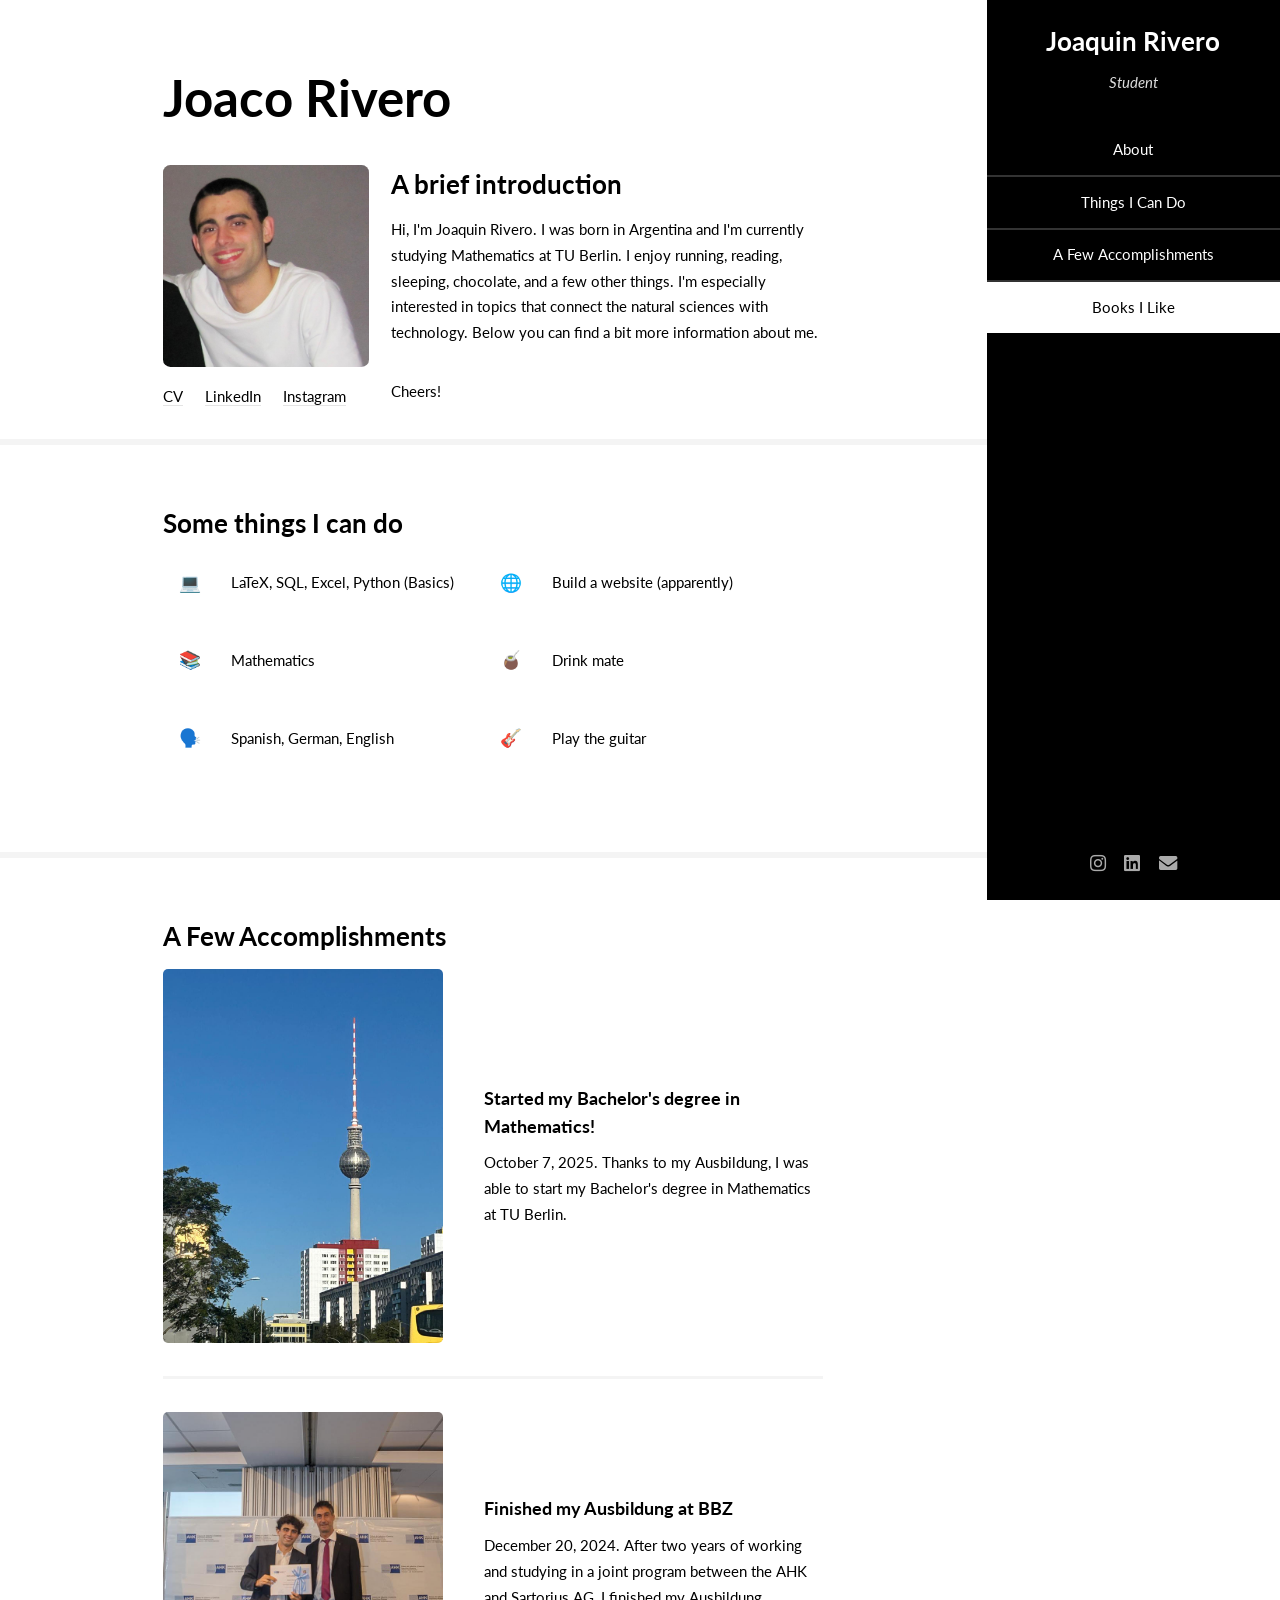
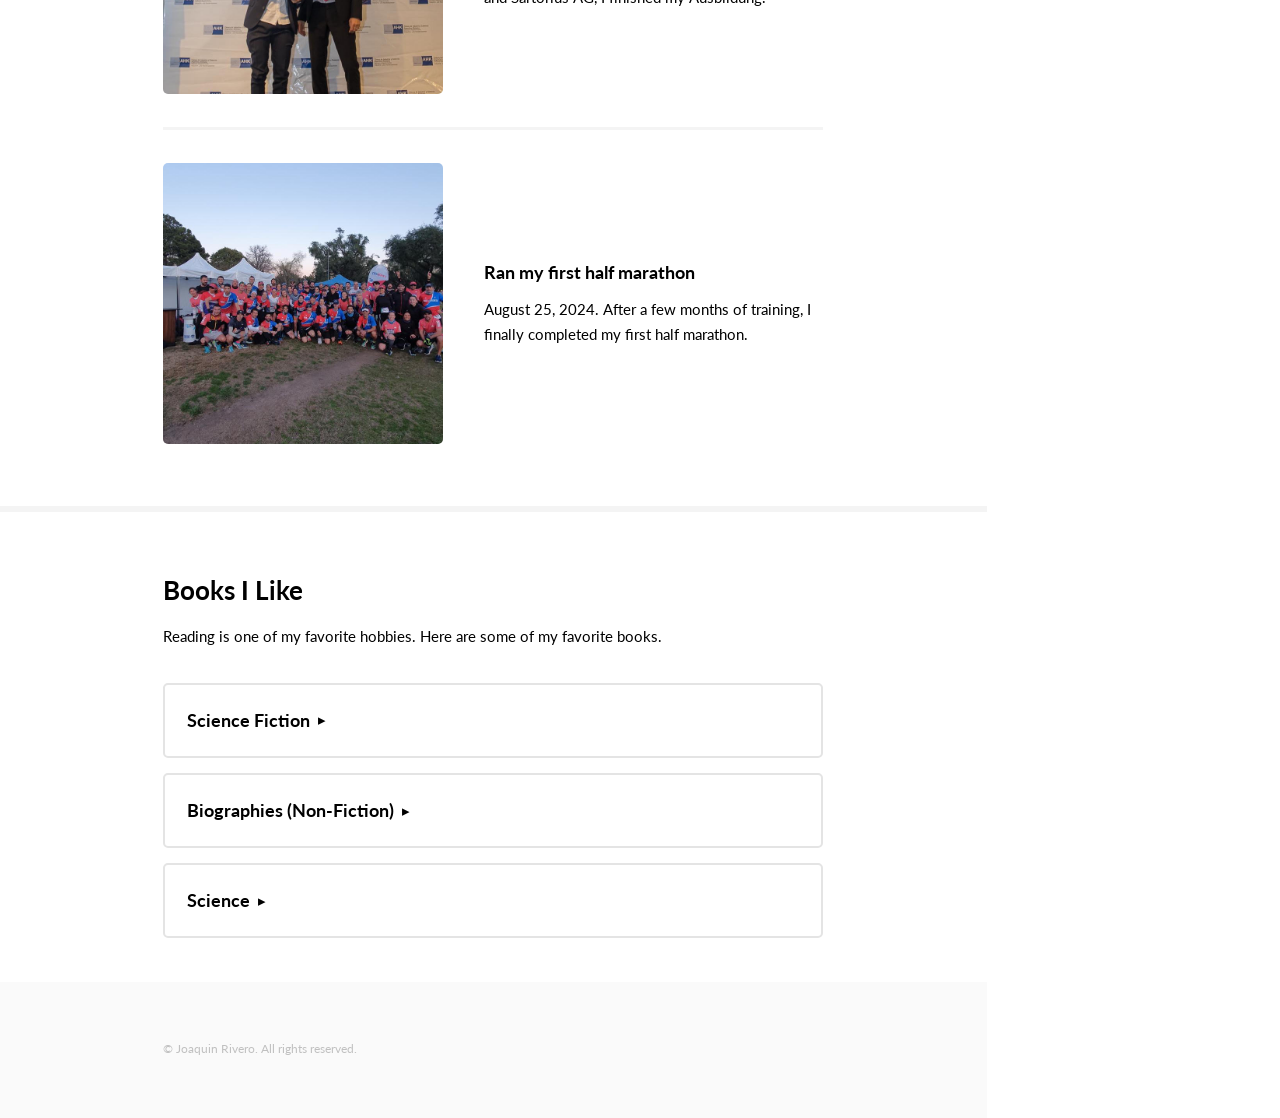
==== index.html @ 952ed42b "Rename joacowebsite.html to index.html" ====
<!DOCTYPE html>
<html lang="en">
<head>
	<meta charset="utf-8" />
	<meta name="viewport" content="width=device-width, initial-scale=1, user-scalable=no" />
	<meta name="description" content="Personal website of Joaquin Rivero, Mathematics student at TU Berlin." />
	<title>Joaquin Rivero</title>
	<link rel="stylesheet" href="assets/css/main.css" />
	<style>
		/* Collapsible book lists */
		details.books summary {
			display: flex;
			align-items: center;
			gap: 0.5em;
			cursor: pointer;
			list-style: none;
		}
		details.books summary::-webkit-details-marker {
			display: none;
		}
		/* Arrow to the right of the title */
		details.books summary::after {
			content: "▸";
		}
		details.books[open] summary::after {
			content: "▾";
		}
		details.books summary h4 {
			margin: 0;
		}
		details.books ul {
			margin: 1em 0 0 0;
			padding-left: 1.2em;
			list-style: disc;
		}
		details.books li {
			margin-bottom: 0.8em;
		}
		details.books li p {
			margin: 0.2em 0 0 0;
			font-size: 0.9em;
		}
		.book-row {
			margin-bottom: 1em;
		}

		/* Emoji icons for "Things I can do" */
		ul.feature-icons li {
			display: inline-flex;      /* inline-flex keeps the 2-column layout */
			align-items: center;       /* vertically centers emoji and text */
			gap: 1em;
			padding: 0;                /* removes the old left/top padding */
			min-height: 3em;
		}
		ul.feature-icons li::before {
			content: attr(data-emoji);
			position: static;          /* no longer absolutely positioned */
			flex: 0 0 3em;             /* fixed-size circle that never shrinks */
			width: 3em;
			height: 3em;
			line-height: 3em;
			text-align: center;
			border-radius: 100%;
			background: transparent;
			font-family: inherit;
			font-weight: normal;
			font-size: 1.2em;
		}

		/* Portrait in the About section */
		.intro-photo {
			margin-bottom: 1.2em;
		}
		.intro-photo img {
			display: block;
			width: 100%;
			max-width: 260px;
			height: auto;
			border-radius: 0.5em;
		}

		/* Links aligned in one row under the portrait */
		ul.intro-links {
			display: flex;
			flex-wrap: wrap;
			gap: 0.5em 1.5em;
			list-style: none;
			margin: 0;
			padding: 0;
		}
		ul.intro-links li {
			margin: 0;
			padding: 0;
		}

		/* Small screens: columns stack, so keep the photo small and centered */
		@media (max-width: 736px) {
			.intro-photo img {
				max-width: 180px;
				margin: 0 auto;
			}
			ul.intro-links {
				justify-content: center;
			}
		}
	</style>
</head>
<body class="is-preload">

	<!-- Header -->
	<section id="header">
		<header>
			<h1 id="logo"><a href="#">Joaquin Rivero</a></h1>
			<p>Student</p>
		</header>
		<nav id="nav">
			<ul>
				<li><a href="#one" class="active">About</a></li>
				<li><a href="#two">Things I Can Do</a></li>
				<li><a href="#three">A Few Accomplishments</a></li>
				<li><a href="#four">Books I Like</a></li>
			</ul>
		</nav>
		<footer>
			<ul class="icons">
				<li><a href="https://www.instagram.com/joacoorivero_/" class="icon brands fa-instagram"><span class="label">Instagram</span></a></li>
				<li><a href="https://www.linkedin.com/in/joaco-rivero-b878aa1a8/" class="icon brands fa-linkedin"><span class="label">LinkedIn</span></a></li>
				<li><a href="joaquin.rivero004@icloud.com" class="icon solid fa-envelope"><span class="label">Email</span></a></li>
			</ul>
		</footer>
	</section>

	<!-- Wrapper -->
	<div id="wrapper">

		<!-- Main -->
		<div id="main">

			<!-- One -->
			<section id="one">
				<div class="container">
					<header class="major">
						<h2>Joaco Rivero</h2>
					</header>
					<div class="row gtr-uniform">

						<!-- Left: portrait + links -->
						<div class="col-4 col-5-medium col-12-small">
							<div class="intro-photo">
								<img src="documents/Joaquin 1.jpeg" alt="Portrait of Joaquin Rivero" />
							</div>
							<ul class="intro-links">
								<li><a href="documents/Lebenslauf.pdf" target="_blank">CV</a></li>
								<li><a href="https://www.linkedin.com/in/joaco-rivero-b878aa1a8/">LinkedIn</a></li>
								<li><a href="https://www.instagram.com/joacoorivero_/">Instagram</a></li>
							</ul>
						</div>

						<!-- Right: title + text -->
						<div class="col-8 col-7-medium col-12-small">
							<h3>A brief introduction</h3>
							<p>Hi, I'm Joaquin Rivero. I was born in Argentina and I'm currently studying Mathematics at TU Berlin.
							I enjoy running, reading, sleeping, chocolate, and a few other things. I'm especially interested in topics that connect the natural sciences with technology.
							Below you can find a bit more information about me.</p>
							<p>Cheers!</p>
						</div>

					</div>
				</div>
			</section>

			<!-- Two -->
			<section id="two">
				<div class="container">
					<h3>Some things I can do</h3>
					<ul class="feature-icons">
						<li data-emoji="💻">LaTeX, SQL, Excel, Python (Basics)</li>
						<li data-emoji="🌐">Build a website (apparently)</li>
						<li data-emoji="📚">Mathematics</li>
						<li data-emoji="🧉">Drink mate</li>
						<li data-emoji="🗣️">Spanish, German, English</li>
						<li data-emoji="🎸">Play the guitar</li>
					</ul>
				</div>
			</section>

			<!-- Three -->
			<section id="three">
				<div class="container">
					<h3>A Few Accomplishments</h3>
					<div class="features">
						<article>
							<a href="#" class="image"><img src="documents/Berlin.jpeg" alt="Berlin" /></a>
							<div class="inner">
								<h4>Started my Bachelor's degree in Mathematics!</h4>
								<p>October 7, 2025. Thanks to my Ausbildung, I was able to start my Bachelor's degree in Mathematics at TU Berlin.</p>
							</div>
						</article>
						<article>
							<a href="#" class="image"><img src="documents/BBZ.jpeg" alt="Graduation at BBZ" /></a>
							<div class="inner">
								<h4>Finished my Ausbildung at BBZ</h4>
								<p>December 20, 2024. After two years of working and studying in a joint program between the AHK and Sartorius AG, I finished my Ausbildung.</p>
							</div>
						</article>
						<article>
							<a href="#" class="image"><img src="documents/MediaBsAs_2024.jpeg" alt="Buenos Aires Half Marathon" /></a>
							<div class="inner">
								<h4>Ran my first half marathon</h4>
								<p>August 25, 2024. After a few months of training, I finally completed my first half marathon.</p>
							</div>
						</article>
					</div>
				</div>
			</section>

			<!-- Four -->
			<section id="four">
				<div class="container">
					<h3>Books I Like</h3>
					<p>Reading is one of my favorite hobbies. Here are some of my favorite books.</p>

					<section class="box book-row">
						<details class="books">
							<summary><h4>Science Fiction</h4></summary>
							<ul>
								<li>
									<strong>From the Earth to the Moon</strong> – Jules Verne
									<p>A classic about a group of men who build a giant cannon to travel to the Moon.</p>
								</li>
								<li>
									<strong>Journey to the Center of the Earth</strong> – Jules Verne
									<p>Professor Lidenbrock and his nephew follow a mysterious clue that leads them on an unforgettable journey.</p>
								</li>
								<li>
									<strong>The Martian Chronicles</strong> – Ray Bradbury
									<p>A collection of stories about humans colonizing Mars and building a new society there.</p>
								</li>
							</ul>
						</details>
					</section>

					<section class="box book-row">
						<details class="books">
							<summary><h4>Biographies (Non-Fiction)</h4></summary>
							<ul>
								<li>
									<strong>The Billion Dollar Molecule</strong> – Barry Werth
									<p>The story of how Joshua Boger founded Vertex Pharmaceuticals, one of the world's largest biotechnology companies.</p>
								</li>
								<li>
									<strong>Steve Jobs</strong> – Walter Isaacson
									<p>The life story of one of the people who revolutionized the way we use computers, listen to music, watch movies, and more.</p>
								</li>
							</ul>
						</details>
					</section>

					<section class="box book-row">
						<details class="books">
							<summary><h4>Science</h4></summary>
							<ul>
								<li>
									<strong>Livewired</strong> – David Eagleman
									<p>Through experiments and case studies, this book shows how the brain can adapt and rewire itself.</p>
								</li>
								<li>
									<strong>A User's Guide to the Brain</strong> – John J. Ratey
									<p>A book that helps us understand how our brain works, and therefore understand ourselves better.</p>
								</li>
								<li>
									<strong>Mapmatics</strong> – Paulina Rowińska
									<p>Rowińska shows how abstract mathematical ideas are applied in practical contexts we may never have noticed.</p>
								</li>
							</ul>
						</details>
					</section>

				</div>
			</section>

		</div>

		<!-- Footer -->
		<section id="footer">
			<div class="container">
				<ul class="copyright">
					<li>&copy; Joaquin Rivero. All rights reserved.</li>
				</ul>
			</div>
		</section>

	</div>

	<!-- Scripts -->
	<script src="assets/js/jquery.min.js"></script>
	<script src="assets/js/jquery.scrollex.min.js"></script>
	<script src="assets/js/jquery.scrolly.min.js"></script>
	<script src="assets/js/browser.min.js"></script>
	<script src="assets/js/breakpoints.min.js"></script>
	<script src="assets/js/util.js"></script>
	<script src="assets/js/main.js"></script>
</body>
</html>
---- assets/css/main.css ----
@import url("fontawesome-all.min.css");
@import url("https://fonts.googleapis.com/css?family=Lato:400,400italic,700,700italic|Source+Code+Pro:400");

/*
	Read Only by HTML5 UP
	html5up.net | @ajlkn
	Free for personal and commercial use under the CCA 3.0 license (html5up.net/license)
*/

html, body, div, span, applet, object,
iframe, h1, h2, h3, h4, h5, h6, p, blockquote,
pre, a, abbr, acronym, address, big, cite,
code, del, dfn, em, img, ins, kbd, q, s, samp,
small, strike, strong, sub, sup, tt, var, b,
u, i, center, dl, dt, dd, ol, ul, li, fieldset,
form, label, legend, table, caption, tbody,
tfoot, thead, tr, th, td, article, aside,
canvas, details, embed, figure, figcaption,
footer, header, hgroup, menu, nav, output, ruby,
section, summary, time, mark, audio, video {
	margin: 0;
	padding: 0;
	border: 0;
	font-size: 100%;
	font: inherit;
	vertical-align: baseline;}

article, aside, details, figcaption, figure,
footer, header, hgroup, menu, nav, section {
	display: block;}

body {
	line-height: 1;
}

ol, ul {
	list-style: none;
}

blockquote, q {
	quotes: none;
}

	blockquote:before, blockquote:after, q:before, q:after {
		content: '';
		content: none;
	}

table {
	border-collapse: collapse;
	border-spacing: 0;
}

body {
	-webkit-text-size-adjust: none;
}

mark {
	background-color: transparent;
	color: inherit;
}

input::-moz-focus-inner {
	border: 0;
	padding: 0;
}

input, select, textarea {
	-moz-appearance: none;
	-webkit-appearance: none;
	-ms-appearance: none;
	appearance: none;
}

/* Basic */

	html {
		box-sizing: border-box;
	}

	*, *:before, *:after {
		box-sizing: inherit;
	}

	body {
		background: #fff;
	}

		body.is-preload *, body.is-preload *:before, body.is-preload *:after {
			-moz-animation: none !important;
			-webkit-animation: none !important;
			-ms-animation: none !important;
			animation: none !important;
			-moz-transition: none !important;
			-webkit-transition: none !important;
			-ms-transition: none !important;
			transition: none !important;
		}

	body, input, select, textarea {
		color: #000000;
		font-family: "Lato", sans-serif;
		font-size: 16pt;
		font-weight: 400;
		line-height: 1.75em;
	}

	a {
		-moz-transition: color 0.2s ease-in-out, border-color 0.2s ease-in-out;
		-webkit-transition: color 0.2s ease-in-out, border-color 0.2s ease-in-out;
		-ms-transition: color 0.2s ease-in-out, border-color 0.2s ease-in-out;
		transition: color 0.2s ease-in-out, border-color 0.2s ease-in-out;
		border-bottom: solid 1px #e4e4e4;
		color: inherit;
		text-decoration: none;
	}

		a:hover {
			border-bottom-color: transparent;
			color: #000000 !important;
		}

	strong, b {
		color: #000000;
		font-weight: 700;
	}

	em, i {
		font-style: italic;
	}

	p {
		margin: 0 0 2.25em 0;
	}

	h1, h2, h3, h4, h5, h6 {
		color: #000000;
		font-weight: 700;
		line-height: 1em;
		margin: 0 0 0.5625em 0;
	}

		h1 a, h2 a, h3 a, h4 a, h5 a, h6 a {
			border: 0;
			color: inherit;
			text-decoration: none;
		}

	h2 {
		font-size: 2em;
		line-height: 1.5em;
	}

	h3 {
		font-size: 1.75em;
		line-height: 1.5em;
	}

	h4 {
		font-size: 1.25em;
		line-height: 1.5em;
	}

	h5 {
		font-size: 0.9em;
		line-height: 1.5em;
	}

	h6 {
		font-size: 0.7em;
		line-height: 1.5em;
	}

	sub {
		font-size: 0.8em;
		position: relative;
		top: 0.5em;
	}

	sup {
		font-size: 0.8em;
		position: relative;
		top: -0.5em;
	}

	hr {
		border: 0;
		border-bottom: solid 2px #000000;
		margin: 2.25em 0;
	}

		hr.major {
			margin: 3.375em 0;
		}

	blockquote {
		border-left: solid 8px #000000;
		font-style: italic;
		margin: 0 0 2.25em 0;
		padding: 0.5em 0 0.5em 2em;
	}

	code {
		background: #555;
		border-radius: 5px;
		color: #fff;
		font-family: "Source Code Pro", monospace;
		font-size: 0.9em;
		margin: 0 0.25em;
		padding: 0.25em 0.65em;
	}

	pre {
		font-family: "Source Code Pro", monospace;
		font-size: 0.9em;
		margin: 0 0 2.25em 0;
	}

		pre code {
			-webkit-overflow-scrolling: touch;
			display: block;
			line-height: 1.5em;
			overflow-x: auto;
			padding: 1em 1.5em;
		}

	.align-left {
		text-align: left;
	}

	.align-center {
		text-align: center;
	}

	.align-right {
		text-align: right;
	}

/* Row */

	.row {
		display: flex;
		flex-wrap: wrap;
		box-sizing: border-box;
		align-items: stretch;
	}

		.row > * {
			box-sizing: border-box;
		}

		.row.gtr-uniform > * > :last-child {
			margin-bottom: 0;
		}

		.row.aln-left {
			justify-content: flex-start;
		}

		.row.aln-center {
			justify-content: center;
		}

		.row.aln-right {
			justify-content: flex-end;
		}

		.row.aln-top {
			align-items: flex-start;
		}

		.row.aln-middle {
			align-items: center;
		}

		.row.aln-bottom {
			align-items: flex-end;
		}

		.row > .imp {
			order: -1;
		}

		.row > .col-1 {
			width: 8.33333%;
		}

		.row > .off-1 {
			margin-left: 8.33333%;
		}

		.row > .col-2 {
			width: 16.66667%;
		}

		.row > .off-2 {
			margin-left: 16.66667%;
		}

		.row > .col-3 {
			width: 25%;
		}

		.row > .off-3 {
			margin-left: 25%;
		}

		.row > .col-4 {
			width: 33.33333%;
		}

		.row > .off-4 {
			margin-left: 33.33333%;
		}

		.row > .col-5 {
			width: 41.66667%;
		}

		.row > .off-5 {
			margin-left: 41.66667%;
		}

		.row > .col-6 {
			width: 50%;
		}

		.row > .off-6 {
			margin-left: 50%;
		}

		.row > .col-7 {
			width: 58.33333%;
		}

		.row > .off-7 {
			margin-left: 58.33333%;
		}

		.row > .col-8 {
			width: 66.66667%;
		}

		.row > .off-8 {
			margin-left: 66.66667%;
		}

		.row > .col-9 {
			width: 75%;
		}

		.row > .off-9 {
			margin-left: 75%;
		}

		.row > .col-10 {
			width: 83.33333%;
		}

		.row > .off-10 {
			margin-left: 83.33333%;
		}

		.row > .col-11 {
			width: 91.66667%;
		}

		.row > .off-11 {
			margin-left: 91.66667%;
		}

		.row > .col-12 {
			width: 100%;
		}

		.row > .off-12 {
			margin-left: 100%;
		}

		.row.gtr-0 {
			margin-top: 0;
			margin-left: 0em;
		}

			.row.gtr-0 > * {
				padding: 0 0 0 0em;
			}

			.row.gtr-0.gtr-uniform {
				margin-top: 0em;
			}

				.row.gtr-0.gtr-uniform > * {
					padding-top: 0em;
				}

		.row.gtr-25 {
			margin-top: 0;
			margin-left: -0.5em;
		}

			.row.gtr-25 > * {
				padding: 0 0 0 0.5em;
			}

			.row.gtr-25.gtr-uniform {
				margin-top: -0.5em;
			}

				.row.gtr-25.gtr-uniform > * {
					padding-top: 0.5em;
				}

		.row.gtr-50 {
			margin-top: 0;
			margin-left: -1em;
		}

			.row.gtr-50 > * {
				padding: 0 0 0 1em;
			}

			.row.gtr-50.gtr-uniform {
				margin-top: -1em;
			}

				.row.gtr-50.gtr-uniform > * {
					padding-top: 1em;
				}

		.row {
			margin-top: 0;
			margin-left: -2em;
		}

			.row > * {
				padding: 0 0 0 2em;
			}

			.row.gtr-uniform {
				margin-top: -2em;
			}

				.row.gtr-uniform > * {
					padding-top: 2em;
				}

		.row.gtr-150 {
			margin-top: 0;
			margin-left: -3em;
		}

			.row.gtr-150 > * {
				padding: 0 0 0 3em;
			}

			.row.gtr-150.gtr-uniform {
				margin-top: -3em;
			}

				.row.gtr-150.gtr-uniform > * {
					padding-top: 3em;
				}

		.row.gtr-200 {
			margin-top: 0;
			margin-left: -4em;
		}

			.row.gtr-200 > * {
				padding: 0 0 0 4em;
			}

			.row.gtr-200.gtr-uniform {
				margin-top: -4em;
			}

				.row.gtr-200.gtr-uniform > * {
					padding-top: 4em;
				}

		@media screen and (max-width: 1680px) {

			.row {
				display: flex;
				flex-wrap: wrap;
				box-sizing: border-box;
				align-items: stretch;
			}

				.row > * {
					box-sizing: border-box;
				}

				.row.gtr-uniform > * > :last-child {
					margin-bottom: 0;
				}

				.row.aln-left {
					justify-content: flex-start;
				}

				.row.aln-center {
					justify-content: center;
				}

				.row.aln-right {
					justify-content: flex-end;
				}

				.row.aln-top {
					align-items: flex-start;
				}

				.row.aln-middle {
					align-items: center;
				}

				.row.aln-bottom {
					align-items: flex-end;
				}

				.row > .imp-xlarge {
					order: -1;
				}

				.row > .col-1-xlarge {
					width: 8.33333%;
				}

				.row > .off-1-xlarge {
					margin-left: 8.33333%;
				}

				.row > .col-2-xlarge {
					width: 16.66667%;
				}

				.row > .off-2-xlarge {
					margin-left: 16.66667%;
				}

				.row > .col-3-xlarge {
					width: 25%;
				}

				.row > .off-3-xlarge {
					margin-left: 25%;
				}

				.row > .col-4-xlarge {
					width: 33.33333%;
				}

				.row > .off-4-xlarge {
					margin-left: 33.33333%;
				}

				.row > .col-5-xlarge {
					width: 41.66667%;
				}

				.row > .off-5-xlarge {
					margin-left: 41.66667%;
				}

				.row > .col-6-xlarge {
					width: 50%;
				}

				.row > .off-6-xlarge {
					margin-left: 50%;
				}

				.row > .col-7-xlarge {
					width: 58.33333%;
				}

				.row > .off-7-xlarge {
					margin-left: 58.33333%;
				}

				.row > .col-8-xlarge {
					width: 66.66667%;
				}

				.row > .off-8-xlarge {
					margin-left: 66.66667%;
				}

				.row > .col-9-xlarge {
					width: 75%;
				}

				.row > .off-9-xlarge {
					margin-left: 75%;
				}

				.row > .col-10-xlarge {
					width: 83.33333%;
				}

				.row > .off-10-xlarge {
					margin-left: 83.33333%;
				}

				.row > .col-11-xlarge {
					width: 91.66667%;
				}

				.row > .off-11-xlarge {
					margin-left: 91.66667%;
				}

				.row > .col-12-xlarge {
					width: 100%;
				}

				.row > .off-12-xlarge {
					margin-left: 100%;
				}

				.row.gtr-0 {
					margin-top: 0;
					margin-left: 0em;
				}

					.row.gtr-0 > * {
						padding: 0 0 0 0em;
					}

					.row.gtr-0.gtr-uniform {
						margin-top: 0em;
					}

						.row.gtr-0.gtr-uniform > * {
							padding-top: 0em;
						}

				.row.gtr-25 {
					margin-top: 0;
					margin-left: -0.5em;
				}

					.row.gtr-25 > * {
						padding: 0 0 0 0.5em;
					}

					.row.gtr-25.gtr-uniform {
						margin-top: -0.5em;
					}

						.row.gtr-25.gtr-uniform > * {
							padding-top: 0.5em;
						}

				.row.gtr-50 {
					margin-top: 0;
					margin-left: -1em;
				}

					.row.gtr-50 > * {
						padding: 0 0 0 1em;
					}

					.row.gtr-50.gtr-uniform {
						margin-top: -1em;
					}

						.row.gtr-50.gtr-uniform > * {
							padding-top: 1em;
						}

				.row {
					margin-top: 0;
					margin-left: -2em;
				}

					.row > * {
						padding: 0 0 0 2em;
					}

					.row.gtr-uniform {
						margin-top: -2em;
					}

						.row.gtr-uniform > * {
							padding-top: 2em;
						}

				.row.gtr-150 {
					margin-top: 0;
					margin-left: -3em;
				}

					.row.gtr-150 > * {
						padding: 0 0 0 3em;
					}

					.row.gtr-150.gtr-uniform {
						margin-top: -3em;
					}

						.row.gtr-150.gtr-uniform > * {
							padding-top: 3em;
						}

				.row.gtr-200 {
					margin-top: 0;
					margin-left: -4em;
				}

					.row.gtr-200 > * {
						padding: 0 0 0 4em;
					}

					.row.gtr-200.gtr-uniform {
						margin-top: -4em;
					}

						.row.gtr-200.gtr-uniform > * {
							padding-top: 4em;
						}

		}

		@media screen and (max-width: 1280px) {

			.row {
				display: flex;
				flex-wrap: wrap;
				box-sizing: border-box;
				align-items: stretch;
			}

				.row > * {
					box-sizing: border-box;
				}

				.row.gtr-uniform > * > :last-child {
					margin-bottom: 0;
				}

				.row.aln-left {
					justify-content: flex-start;
				}

				.row.aln-center {
					justify-content: center;
				}

				.row.aln-right {
					justify-content: flex-end;
				}

				.row.aln-top {
					align-items: flex-start;
				}

				.row.aln-middle {
					align-items: center;
				}

				.row.aln-bottom {
					align-items: flex-end;
				}

				.row > .imp-large {
					order: -1;
				}

				.row > .col-1-large {
					width: 8.33333%;
				}

				.row > .off-1-large {
					margin-left: 8.33333%;
				}

				.row > .col-2-large {
					width: 16.66667%;
				}

				.row > .off-2-large {
					margin-left: 16.66667%;
				}

				.row > .col-3-large {
					width: 25%;
				}

				.row > .off-3-large {
					margin-left: 25%;
				}

				.row > .col-4-large {
					width: 33.33333%;
				}

				.row > .off-4-large {
					margin-left: 33.33333%;
				}

				.row > .col-5-large {
					width: 41.66667%;
				}

				.row > .off-5-large {
					margin-left: 41.66667%;
				}

				.row > .col-6-large {
					width: 50%;
				}

				.row > .off-6-large {
					margin-left: 50%;
				}

				.row > .col-7-large {
					width: 58.33333%;
				}

				.row > .off-7-large {
					margin-left: 58.33333%;
				}

				.row > .col-8-large {
					width: 66.66667%;
				}

				.row > .off-8-large {
					margin-left: 66.66667%;
				}

				.row > .col-9-large {
					width: 75%;
				}

				.row > .off-9-large {
					margin-left: 75%;
				}

				.row > .col-10-large {
					width: 83.33333%;
				}

				.row > .off-10-large {
					margin-left: 83.33333%;
				}

				.row > .col-11-large {
					width: 91.66667%;
				}

				.row > .off-11-large {
					margin-left: 91.66667%;
				}

				.row > .col-12-large {
					width: 100%;
				}

				.row > .off-12-large {
					margin-left: 100%;
				}

				.row.gtr-0 {
					margin-top: 0;
					margin-left: 0em;
				}

					.row.gtr-0 > * {
						padding: 0 0 0 0em;
					}

					.row.gtr-0.gtr-uniform {
						margin-top: 0em;
					}

						.row.gtr-0.gtr-uniform > * {
							padding-top: 0em;
						}

				.row.gtr-25 {
					margin-top: 0;
					margin-left: -0.375em;
				}

					.row.gtr-25 > * {
						padding: 0 0 0 0.375em;
					}

					.row.gtr-25.gtr-uniform {
						margin-top: -0.375em;
					}

						.row.gtr-25.gtr-uniform > * {
							padding-top: 0.375em;
						}

				.row.gtr-50 {
					margin-top: 0;
					margin-left: -0.75em;
				}

					.row.gtr-50 > * {
						padding: 0 0 0 0.75em;
					}

					.row.gtr-50.gtr-uniform {
						margin-top: -0.75em;
					}

						.row.gtr-50.gtr-uniform > * {
							padding-top: 0.75em;
						}

				.row {
					margin-top: 0;
					margin-left: -1.5em;
				}

					.row > * {
						padding: 0 0 0 1.5em;
					}

					.row.gtr-uniform {
						margin-top: -1.5em;
					}

						.row.gtr-uniform > * {
							padding-top: 1.5em;
						}

				.row.gtr-150 {
					margin-top: 0;
					margin-left: -2.25em;
				}

					.row.gtr-150 > * {
						padding: 0 0 0 2.25em;
					}

					.row.gtr-150.gtr-uniform {
						margin-top: -2.25em;
					}

						.row.gtr-150.gtr-uniform > * {
							padding-top: 2.25em;
						}

				.row.gtr-200 {
					margin-top: 0;
					margin-left: -3em;
				}

					.row.gtr-200 > * {
						padding: 0 0 0 3em;
					}

					.row.gtr-200.gtr-uniform {
						margin-top: -3em;
					}

						.row.gtr-200.gtr-uniform > * {
							padding-top: 3em;
						}

		}

		@media screen and (max-width: 1024px) {

			.row {
				display: flex;
				flex-wrap: wrap;
				box-sizing: border-box;
				align-items: stretch;
			}

				.row > * {
					box-sizing: border-box;
				}

				.row.gtr-uniform > * > :last-child {
					margin-bottom: 0;
				}

				.row.aln-left {
					justify-content: flex-start;
				}

				.row.aln-center {
					justify-content: center;
				}

				.row.aln-right {
					justify-content: flex-end;
				}

				.row.aln-top {
					align-items: flex-start;
				}

				.row.aln-middle {
					align-items: center;
				}

				.row.aln-bottom {
					align-items: flex-end;
				}

				.row > .imp-medium {
					order: -1;
				}

				.row > .col-1-medium {
					width: 8.33333%;
				}

				.row > .off-1-medium {
					margin-left: 8.33333%;
				}

				.row > .col-2-medium {
					width: 16.66667%;
				}

				.row > .off-2-medium {
					margin-left: 16.66667%;
				}

				.row > .col-3-medium {
					width: 25%;
				}

				.row > .off-3-medium {
					margin-left: 25%;
				}

				.row > .col-4-medium {
					width: 33.33333%;
				}

				.row > .off-4-medium {
					margin-left: 33.33333%;
				}

				.row > .col-5-medium {
					width: 41.66667%;
				}

				.row > .off-5-medium {
					margin-left: 41.66667%;
				}

				.row > .col-6-medium {
					width: 50%;
				}

				.row > .off-6-medium {
					margin-left: 50%;
				}

				.row > .col-7-medium {
					width: 58.33333%;
				}

				.row > .off-7-medium {
					margin-left: 58.33333%;
				}

				.row > .col-8-medium {
					width: 66.66667%;
				}

				.row > .off-8-medium {
					margin-left: 66.66667%;
				}

				.row > .col-9-medium {
					width: 75%;
				}

				.row > .off-9-medium {
					margin-left: 75%;
				}

				.row > .col-10-medium {
					width: 83.33333%;
				}

				.row > .off-10-medium {
					margin-left: 83.33333%;
				}

				.row > .col-11-medium {
					width: 91.66667%;
				}

				.row > .off-11-medium {
					margin-left: 91.66667%;
				}

				.row > .col-12-medium {
					width: 100%;
				}

				.row > .off-12-medium {
					margin-left: 100%;
				}

				.row.gtr-0 {
					margin-top: 0;
					margin-left: 0em;
				}

					.row.gtr-0 > * {
						padding: 0 0 0 0em;
					}

					.row.gtr-0.gtr-uniform {
						margin-top: 0em;
					}

						.row.gtr-0.gtr-uniform > * {
							padding-top: 0em;
						}

				.row.gtr-25 {
					margin-top: 0;
					margin-left: -0.375em;
				}

					.row.gtr-25 > * {
						padding: 0 0 0 0.375em;
					}

					.row.gtr-25.gtr-uniform {
						margin-top: -0.375em;
					}

						.row.gtr-25.gtr-uniform > * {
							padding-top: 0.375em;
						}

				.row.gtr-50 {
					margin-top: 0;
					margin-left: -0.75em;
				}

					.row.gtr-50 > * {
						padding: 0 0 0 0.75em;
					}

					.row.gtr-50.gtr-uniform {
						margin-top: -0.75em;
					}

						.row.gtr-50.gtr-uniform > * {
							padding-top: 0.75em;
						}

				.row {
					margin-top: 0;
					margin-left: -1.5em;
				}

					.row > * {
						padding: 0 0 0 1.5em;
					}

					.row.gtr-uniform {
						margin-top: -1.5em;
					}

						.row.gtr-uniform > * {
							padding-top: 1.5em;
						}

				.row.gtr-150 {
					margin-top: 0;
					margin-left: -2.25em;
				}

					.row.gtr-150 > * {
						padding: 0 0 0 2.25em;
					}

					.row.gtr-150.gtr-uniform {
						margin-top: -2.25em;
					}

						.row.gtr-150.gtr-uniform > * {
							padding-top: 2.25em;
						}

				.row.gtr-200 {
					margin-top: 0;
					margin-left: -3em;
				}

					.row.gtr-200 > * {
						padding: 0 0 0 3em;
					}

					.row.gtr-200.gtr-uniform {
						margin-top: -3em;
					}

						.row.gtr-200.gtr-uniform > * {
							padding-top: 3em;
						}

		}

		@media screen and (max-width: 736px) {

			.row {
				display: flex;
				flex-wrap: wrap;
				box-sizing: border-box;
				align-items: stretch;
			}

				.row > * {
					box-sizing: border-box;
				}

				.row.gtr-uniform > * > :last-child {
					margin-bottom: 0;
				}

				.row.aln-left {
					justify-content: flex-start;
				}

				.row.aln-center {
					justify-content: center;
				}

				.row.aln-right {
					justify-content: flex-end;
				}

				.row.aln-top {
					align-items: flex-start;
				}

				.row.aln-middle {
					align-items: center;
				}

				.row.aln-bottom {
					align-items: flex-end;
				}

				.row > .imp-small {
					order: -1;
				}

				.row > .col-1-small {
					width: 8.33333%;
				}

				.row > .off-1-small {
					margin-left: 8.33333%;
				}

				.row > .col-2-small {
					width: 16.66667%;
				}

				.row > .off-2-small {
					margin-left: 16.66667%;
				}

				.row > .col-3-small {
					width: 25%;
				}

				.row > .off-3-small {
					margin-left: 25%;
				}

				.row > .col-4-small {
					width: 33.33333%;
				}

				.row > .off-4-small {
					margin-left: 33.33333%;
				}

				.row > .col-5-small {
					width: 41.66667%;
				}

				.row > .off-5-small {
					margin-left: 41.66667%;
				}

				.row > .col-6-small {
					width: 50%;
				}

				.row > .off-6-small {
					margin-left: 50%;
				}

				.row > .col-7-small {
					width: 58.33333%;
				}

				.row > .off-7-small {
					margin-left: 58.33333%;
				}

				.row > .col-8-small {
					width: 66.66667%;
				}

				.row > .off-8-small {
					margin-left: 66.66667%;
				}

				.row > .col-9-small {
					width: 75%;
				}

				.row > .off-9-small {
					margin-left: 75%;
				}

				.row > .col-10-small {
					width: 83.33333%;
				}

				.row > .off-10-small {
					margin-left: 83.33333%;
				}

				.row > .col-11-small {
					width: 91.66667%;
				}

				.row > .off-11-small {
					margin-left: 91.66667%;
				}

				.row > .col-12-small {
					width: 100%;
				}

				.row > .off-12-small {
					margin-left: 100%;
				}

				.row.gtr-0 {
					margin-top: 0;
					margin-left: 0em;
				}

					.row.gtr-0 > * {
						padding: 0 0 0 0em;
					}

					.row.gtr-0.gtr-uniform {
						margin-top: 0em;
					}

						.row.gtr-0.gtr-uniform > * {
							padding-top: 0em;
						}

				.row.gtr-25 {
					margin-top: 0;
					margin-left: -0.3125em;
				}

					.row.gtr-25 > * {
						padding: 0 0 0 0.3125em;
					}

					.row.gtr-25.gtr-uniform {
						margin-top: -0.3125em;
					}

						.row.gtr-25.gtr-uniform > * {
							padding-top: 0.3125em;
						}

				.row.gtr-50 {
					margin-top: 0;
					margin-left: -0.625em;
				}

					.row.gtr-50 > * {
						padding: 0 0 0 0.625em;
					}

					.row.gtr-50.gtr-uniform {
						margin-top: -0.625em;
					}

						.row.gtr-50.gtr-uniform > * {
							padding-top: 0.625em;
						}

				.row {
					margin-top: 0;
					margin-left: -1.25em;
				}

					.row > * {
						padding: 0 0 0 1.25em;
					}

					.row.gtr-uniform {
						margin-top: -1.25em;
					}

						.row.gtr-uniform > * {
							padding-top: 1.25em;
						}

				.row.gtr-150 {
					margin-top: 0;
					margin-left: -1.875em;
				}

					.row.gtr-150 > * {
						padding: 0 0 0 1.875em;
					}

					.row.gtr-150.gtr-uniform {
						margin-top: -1.875em;
					}

						.row.gtr-150.gtr-uniform > * {
							padding-top: 1.875em;
						}

				.row.gtr-200 {
					margin-top: 0;
					margin-left: -2.5em;
				}

					.row.gtr-200 > * {
						padding: 0 0 0 2.5em;
					}

					.row.gtr-200.gtr-uniform {
						margin-top: -2.5em;
					}

						.row.gtr-200.gtr-uniform > * {
							padding-top: 2.5em;
						}

		}

		@media screen and (max-width: 480px) {

			.row {
				display: flex;
				flex-wrap: wrap;
				box-sizing: border-box;
				align-items: stretch;
			}

				.row > * {
					box-sizing: border-box;
				}

				.row.gtr-uniform > * > :last-child {
					margin-bottom: 0;
				}

				.row.aln-left {
					justify-content: flex-start;
				}

				.row.aln-center {
					justify-content: center;
				}

				.row.aln-right {
					justify-content: flex-end;
				}

				.row.aln-top {
					align-items: flex-start;
				}

				.row.aln-middle {
					align-items: center;
				}

				.row.aln-bottom {
					align-items: flex-end;
				}

				.row > .imp-xsmall {
					order: -1;
				}

				.row > .col-1-xsmall {
					width: 8.33333%;
				}

				.row > .off-1-xsmall {
					margin-left: 8.33333%;
				}

				.row > .col-2-xsmall {
					width: 16.66667%;
				}

				.row > .off-2-xsmall {
					margin-left: 16.66667%;
				}

				.row > .col-3-xsmall {
					width: 25%;
				}

				.row > .off-3-xsmall {
					margin-left: 25%;
				}

				.row > .col-4-xsmall {
					width: 33.33333%;
				}

				.row > .off-4-xsmall {
					margin-left: 33.33333%;
				}

				.row > .col-5-xsmall {
					width: 41.66667%;
				}

				.row > .off-5-xsmall {
					margin-left: 41.66667%;
				}

				.row > .col-6-xsmall {
					width: 50%;
				}

				.row > .off-6-xsmall {
					margin-left: 50%;
				}

				.row > .col-7-xsmall {
					width: 58.33333%;
				}

				.row > .off-7-xsmall {
					margin-left: 58.33333%;
				}

				.row > .col-8-xsmall {
					width: 66.66667%;
				}

				.row > .off-8-xsmall {
					margin-left: 66.66667%;
				}

				.row > .col-9-xsmall {
					width: 75%;
				}

				.row > .off-9-xsmall {
					margin-left: 75%;
				}

				.row > .col-10-xsmall {
					width: 83.33333%;
				}

				.row > .off-10-xsmall {
					margin-left: 83.33333%;
				}

				.row > .col-11-xsmall {
					width: 91.66667%;
				}

				.row > .off-11-xsmall {
					margin-left: 91.66667%;
				}

				.row > .col-12-xsmall {
					width: 100%;
				}

				.row > .off-12-xsmall {
					margin-left: 100%;
				}

				.row.gtr-0 {
					margin-top: 0;
					margin-left: 0em;
				}

					.row.gtr-0 > * {
						padding: 0 0 0 0em;
					}

					.row.gtr-0.gtr-uniform {
						margin-top: 0em;
					}

						.row.gtr-0.gtr-uniform > * {
							padding-top: 0em;
						}

				.row.gtr-25 {
					margin-top: 0;
					margin-left: -0.3125em;
				}

					.row.gtr-25 > * {
						padding: 0 0 0 0.3125em;
					}

					.row.gtr-25.gtr-uniform {
						margin-top: -0.3125em;
					}

						.row.gtr-25.gtr-uniform > * {
							padding-top: 0.3125em;
						}

				.row.gtr-50 {
					margin-top: 0;
					margin-left: -0.625em;
				}

					.row.gtr-50 > * {
						padding: 0 0 0 0.625em;
					}

					.row.gtr-50.gtr-uniform {
						margin-top: -0.625em;
					}

						.row.gtr-50.gtr-uniform > * {
							padding-top: 0.625em;
						}

				.row {
					margin-top: 0;
					margin-left: -1.25em;
				}

					.row > * {
						padding: 0 0 0 1.25em;
					}

					.row.gtr-uniform {
						margin-top: -1.25em;
					}

						.row.gtr-uniform > * {
							padding-top: 1.25em;
						}

				.row.gtr-150 {
					margin-top: 0;
					margin-left: -1.875em;
				}

					.row.gtr-150 > * {
						padding: 0 0 0 1.875em;
					}

					.row.gtr-150.gtr-uniform {
						margin-top: -1.875em;
					}

						.row.gtr-150.gtr-uniform > * {
							padding-top: 1.875em;
						}

				.row.gtr-200 {
					margin-top: 0;
					margin-left: -2.5em;
				}

					.row.gtr-200 > * {
						padding: 0 0 0 2.5em;
					}

					.row.gtr-200.gtr-uniform {
						margin-top: -2.5em;
					}

						.row.gtr-200.gtr-uniform > * {
							padding-top: 2.5em;
						}

		}

/* Container */

	.container {
		margin: 0 auto;
		max-width: calc(100% - 4.5em);
		width: 45em;
	}

		.container.xsmall {
			width: 11.25em;
		}

		.container.small {
			width: 22.5em;
		}

		.container.medium {
			width: 33.75em;
		}

		.container.large {
			width: 56.25em;
		}

		.container.xlarge {
			width: 67.5em;
		}

		.container.max {
			width: 100%;
		}

		@media screen and (max-width: 1024px) {

			.container {
				width: 100% !important;
			}

		}

		@media screen and (max-width: 480px) {

			.container {
				max-width: calc(100% - 3.375em);
			}

		}

/* Section/Article */

	section.special, article.special {
		text-align: center;
	}

	header p {
		color: #aaa;
		position: relative;
		margin: 0 0 1.6875em 0;
	}

	header h2 + p {
		font-size: 1.25em;
		margin-top: -0.5em;
		line-height: 1.5em;
	}

	header h3 + p {
		font-size: 1.1em;
		margin-top: -0.35em;
		line-height: 1.5em;
	}

	header h4 + p,
	header h5 + p,
	header h6 + p {
		font-size: 0.9em;
		margin-top: -0.25em;
		line-height: 1.5em;
	}

	header.major h2 {
		color: #000000;
		font-size: 3.5em;
	}

		header.major h2 + p {
			color: #000000;
			font-size: 1.75em;
			font-weight: 700;
			margin-top: -0.75em;
		}

/* Form */

	form {
		margin: 0 0 2.25em 0;
	}

	label {
		color: #000000;
		display: block;
		font-size: 0.9em;
		font-weight: 700;
		margin: 0 0 1.125em 0;
	}

	input::-moz-focus-inner {
		border: 0;
		padding: 0;
	}

	input[type="text"],
	input[type="password"],
	input[type="email"],
	select,
	textarea {
		-moz-appearance: none;
		-webkit-appearance: none;
		-ms-appearance: none;
		appearance: none;
		border-radius: 5px;
		border: none;
		border: solid 2px #e4e4e4;
		color: inherit;
		display: block;
		outline: 0;
		padding: 0 1em;
		text-decoration: none;
		width: 100%;
	}

		input[type="text"]:invalid,
		input[type="password"]:invalid,
		input[type="email"]:invalid,
		select:invalid,
		textarea:invalid {
			box-shadow: none;
		}

		input[type="text"]:focus,
		input[type="password"]:focus,
		input[type="email"]:focus,
		select:focus,
		textarea:focus {
			border-color: #000000;
		}

	select {
		background-image: url("data:image/svg+xml;charset=utf8,%3Csvg xmlns='http://www.w3.org/2000/svg' width='40' height='40' preserveAspectRatio='none' viewBox='0 0 40 40'%3E%3Cpath d='M9.4,12.3l10.4,10.4l10.4-10.4c0.2-0.2,0.5-0.4,0.9-0.4c0.3,0,0.6,0.1,0.9,0.4l3.3,3.3c0.2,0.2,0.4,0.5,0.4,0.9 c0,0.4-0.1,0.6-0.4,0.9L20.7,31.9c-0.2,0.2-0.5,0.4-0.9,0.4c-0.3,0-0.6-0.1-0.9-0.4L4.3,17.3c-0.2-0.2-0.4-0.5-0.4-0.9 c0-0.4,0.1-0.6,0.4-0.9l3.3-3.3c0.2-0.2,0.5-0.4,0.9-0.4S9.1,12.1,9.4,12.3z' fill='%23e4e4e4' /%3E%3C/svg%3E");
		background-size: 1.25em;
		background-repeat: no-repeat;
		background-position: calc(100% - 1em) center;
		height: 2.75em;
		padding-right: 2.75em;
		text-overflow: ellipsis;
	}

		select option {
			color: #000000;
			background: #fff;
		}

		select:focus::-ms-value {
			background-color: transparent;
		}

		select::-ms-expand {
			display: none;
		}

	input[type="text"],
	input[type="password"],
	input[type="email"],
	select {
		height: 2.75em;
	}

	textarea {
		padding: 0.75em 1em;
	}

	input[type="checkbox"],
	input[type="radio"] {
		-moz-appearance: none;
		-webkit-appearance: none;
		-ms-appearance: none;
		appearance: none;
		display: block;
		float: left;
		margin-right: -2em;
		opacity: 0;
		width: 1em;
		z-index: -1;
	}

		input[type="checkbox"] + label,
		input[type="radio"] + label {
			text-decoration: none;
			color: #888;
			cursor: pointer;
			display: inline-block;
			font-size: 1em;
			font-weight: 400;
			padding-left: 2.4em;
			padding-right: 0.75em;
			position: relative;
		}

			input[type="checkbox"] + label:before,
			input[type="radio"] + label:before {
				-moz-osx-font-smoothing: grayscale;
				-webkit-font-smoothing: antialiased;
				display: inline-block;
				font-style: normal;
				font-variant: normal;
				text-rendering: auto;
				line-height: 1;
				text-transform: none !important;
				font-family: 'Font Awesome 5 Free';
				font-weight: 900;
			}

			input[type="checkbox"] + label:before,
			input[type="radio"] + label:before {
				background: #fafafa;
				border-radius: 5px;
				border: solid 2px #e4e4e4;
				content: '';
				display: inline-block;
				font-size: 0.8em;
				height: 2.0625em;
				left: 0;
				line-height: 2.0625em;
				position: absolute;
				text-align: center;
				top: 0;
				width: 2.0625em;
			}

		input[type="checkbox"]:checked + label:before,
		input[type="radio"]:checked + label:before {
			background: #989898;
			border-color: #989898;
			color: #ffffff;
			content: '\f00c';
		}

		input[type="checkbox"]:focus + label:before,
		input[type="radio"]:focus + label:before {
			border-color: #000000;
		}

	input[type="checkbox"] + label:before {
		border-radius: 5px;
	}

	input[type="radio"] + label:before {
		border-radius: 100%;
	}

	::-webkit-input-placeholder {
		color: #aaa !important;
		font-style: italic;
		opacity: 1.0;
	}

	:-moz-placeholder {
		color: #aaa !important;
		font-style: italic;
		opacity: 1.0;
	}

	::-moz-placeholder {
		color: #aaa !important;
		font-style: italic;
		opacity: 1.0;
	}

	:-ms-input-placeholder {
		color: #aaa !important;
		font-style: italic;
		opacity: 1.0;
	}

/* Box */

	.box {
		border-radius: 5px;
		border: solid 2px #e4e4e4;
		margin-bottom: 2.25em;
		padding: 1.5em;
	}

		.box > :last-child,
		.box > :last-child > :last-child,
		.box > :last-child > :last-child > :last-child {
			margin-bottom: 0;
		}

		.box.alt {
			border: 0;
			border-radius: 0;
			padding: 0;
		}

/* Icon */

	.icon {
		text-decoration: none;
		border-bottom: none;
		position: relative;
	}

		.icon:before {
			-moz-osx-font-smoothing: grayscale;
			-webkit-font-smoothing: antialiased;
			display: inline-block;
			font-style: normal;
			font-variant: normal;
			text-rendering: auto;
			line-height: 1;
			text-transform: none !important;
			font-family: 'Font Awesome 5 Free';
			font-weight: 400;
		}

		.icon > .label {
			display: none;
		}

		.icon:before {
			line-height: inherit;
		}

		.icon.solid:before {
			font-weight: 900;
		}

		.icon.brands:before {
			font-family: 'Font Awesome 5 Brands';
		}

/* Image */

	.image {
		border-radius: 5px;
		border: 0;
		display: inline-block;
		position: relative;
	}

		.image[data-position] img {
			-moz-object-fit: cover;
			-webkit-object-fit: cover;
			-ms-object-fit: cover;
			object-fit: cover;
			display: block;
			position: absolute;
			top: 0;
			left: 0;
			width: 100%;
			height: 100%;
		}

		.image[data-position="top left"] img {
			-moz-object-position: top left;
			-webkit-object-position: top left;
			-ms-object-position: top left;
			object-position: top left;
		}

		.image[data-position="top"] img {
			-moz-object-position: top;
			-webkit-object-position: top;
			-ms-object-position: top;
			object-position: top;
		}

		.image[data-position="top right"] img {
			-moz-object-position: top right;
			-webkit-object-position: top right;
			-ms-object-position: top right;
			object-position: top right;
		}

		.image[data-position="right"] img {
			-moz-object-position: right;
			-webkit-object-position: right;
			-ms-object-position: right;
			object-position: right;
		}

		.image[data-position="bottom right"] img {
			-moz-object-position: bottom right;
			-webkit-object-position: bottom right;
			-ms-object-position: bottom right;
			object-position: bottom right;
		}

		.image[data-position="bottom"] img {
			-moz-object-position: bottom;
			-webkit-object-position: bottom;
			-ms-object-position: bottom;
			object-position: bottom;
		}

		.image[data-position="bottom left"] img {
			-moz-object-position: bottom left;
			-webkit-object-position: bottom left;
			-ms-object-position: bottom left;
			object-position: bottom left;
		}

		.image[data-position="left"] img {
			-moz-object-position: left;
			-webkit-object-position: left;
			-ms-object-position: left;
			object-position: left;
		}

		.image[data-position="center"] img {
			-moz-object-position: center;
			-webkit-object-position: center;
			-ms-object-position: center;
			object-position: center;
		}

		.image[data-position="25% 25%"] img {
			-moz-object-position: 25% 25%;
			-webkit-object-position: 25% 25%;
			-ms-object-position: 25% 25%;
			object-position: 25% 25%;
		}

		.image[data-position="75% 25%"] img {
			-moz-object-position: 75% 25%;
			-webkit-object-position: 75% 25%;
			-ms-object-position: 75% 25%;
			object-position: 75% 25%;
		}

		.image[data-position="75% 75%"] img {
			-moz-object-position: 75% 75%;
			-webkit-object-position: 75% 75%;
			-ms-object-position: 75% 75%;
			object-position: 75% 75%;
		}

		.image[data-position="25% 75%"] img {
			-moz-object-position: 25% 75%;
			-webkit-object-position: 25% 75%;
			-ms-object-position: 25% 75%;
			object-position: 25% 75%;
		}

		.image img {
			border-radius: 5px;
			display: block;
		}

		.image.left {
			float: left;
			margin: 0 2.5em 2em 0;
			top: 0.25em;
		}

		.image.right {
			float: right;
			margin: 0 0 2em 2.5em;
			top: 0.25em;
		}

		.image.fit {
			display: block;
			margin: 0 0 2.25em 0;
			width: 100%;
		}

			.image.fit img {
				display: block;
				width: 100%;
			}

		.image.avatar {
			border-radius: 100%;
			overflow: hidden;
		}

			.image.avatar img {
				border-radius: 100%;
				display: block;
				width: 100%;
			}

		.image.main {
			display: block;
			height: 20em;
			border-radius: 0;
		}

			.image.main img {
				border-radius: 0;
			}

/* List */

	ol {
		list-style: decimal;
		margin: 0 0 2.25em 0;
		padding-left: 1.25em;
	}

		ol li {
			padding-left: 0.25em;
		}

	ul {
		list-style: disc;
		margin: 0 0 2.25em 0;
		padding-left: 1em;
	}

		ul li {
			padding-left: 0.5em;
		}

		ul.alt {
			list-style: none;
			padding-left: 0;
		}

			ul.alt li {
				border-top: solid 2px #f4f4f4;
				padding: 0.5em 0;
			}

				ul.alt li:first-child {
					border-top: 0;
					padding-top: 0;
				}

	dl {
		margin: 0 0 2.25em 0;
	}

/* Actions */

	ul.actions {
		display: -moz-flex;
		display: -webkit-flex;
		display: -ms-flex;
		display: flex;
		cursor: default;
		list-style: none;
		margin-left: -1.125em;
		padding-left: 0;
	}

		ul.actions li {
			padding: 0 0 0 1.125em;
			vertical-align: middle;
		}

		ul.actions.special {
			-moz-justify-content: center;
			-webkit-justify-content: center;
			-ms-justify-content: center;
			justify-content: center;
			width: 100%;
			margin-left: 0;
		}

			ul.actions.special li:first-child {
				padding-left: 0;
			}

		ul.actions.stacked {
			-moz-flex-direction: column;
			-webkit-flex-direction: column;
			-ms-flex-direction: column;
			flex-direction: column;
			margin-left: 0;
		}

			ul.actions.stacked li {
				padding: 1.125em 0 0 0;
			}

				ul.actions.stacked li:first-child {
					padding-top: 0;
				}

		ul.actions.fit {
			width: calc(100% + 1.125em);
		}

			ul.actions.fit li {
				-moz-flex-grow: 1;
				-webkit-flex-grow: 1;
				-ms-flex-grow: 1;
				flex-grow: 1;
				-moz-flex-shrink: 1;
				-webkit-flex-shrink: 1;
				-ms-flex-shrink: 1;
				flex-shrink: 1;
				width: 100%;
			}

				ul.actions.fit li > * {
					width: 100%;
				}

			ul.actions.fit.stacked {
				width: 100%;
			}

		@media screen and (max-width: 480px) {

			ul.actions:not(.fixed) {
				-moz-flex-direction: column;
				-webkit-flex-direction: column;
				-ms-flex-direction: column;
				flex-direction: column;
				margin-left: 0;
				width: 100% !important;
			}

				ul.actions:not(.fixed) li {
					-moz-flex-grow: 1;
					-webkit-flex-grow: 1;
					-ms-flex-grow: 1;
					flex-grow: 1;
					-moz-flex-shrink: 1;
					-webkit-flex-shrink: 1;
					-ms-flex-shrink: 1;
					flex-shrink: 1;
					padding: 1.125em 0 0 0;
					text-align: center;
					width: 100%;
				}

					ul.actions:not(.fixed) li > * {
						width: 100%;
					}

					ul.actions:not(.fixed) li:first-child {
						padding-top: 0;
					}

					ul.actions:not(.fixed) li input[type="submit"],
					ul.actions:not(.fixed) li input[type="reset"],
					ul.actions:not(.fixed) li input[type="button"],
					ul.actions:not(.fixed) li button,
					ul.actions:not(.fixed) li .button {
						width: 100%;
					}

						ul.actions:not(.fixed) li input[type="submit"].icon:before,
						ul.actions:not(.fixed) li input[type="reset"].icon:before,
						ul.actions:not(.fixed) li input[type="button"].icon:before,
						ul.actions:not(.fixed) li button.icon:before,
						ul.actions:not(.fixed) li .button.icon:before {
							margin-left: -0.5rem;
						}

		}

/* Feature Icons */

	ul.feature-icons {
		list-style: none;
		padding-left: 0;
	}

		ul.feature-icons li {
			text-decoration: none;
			display: inline-block;
			margin: 0 0 1.6875em 0;
			padding: 0.35em 0 0 3.5em;
			position: relative;
			vertical-align: top;
			width: 48%;
		}

			ul.feature-icons li:before {
				-moz-osx-font-smoothing: grayscale;
				-webkit-font-smoothing: antialiased;
				display: inline-block;
				font-style: normal;
				font-variant: normal;
				text-rendering: auto;
				line-height: 1;
				text-transform: none !important;
				font-family: 'Font Awesome 5 Free';
				font-weight: 400;
			}

			ul.feature-icons li:before {
				background: #000000;
				border-radius: 100%;
				color: #ffffff;
				display: block;
				height: 2.5em;
				left: 0;
				line-height: 2.5em;
				position: absolute;
				text-align: center;
				top: 0;
				width: 2.5em;
			}

/* Icons */

	ul.icons {
		cursor: default;
		list-style: none;
		padding-left: 0;
	}

		ul.icons li {
			display: inline-block;
			padding: 0 1em 0 0;
		}

			ul.icons li:last-child {
				padding-right: 0 !important;
			}

			ul.icons li .icon:before {
				font-size: 1.25em;
			}

/* Table */

	.table-wrapper {
		-webkit-overflow-scrolling: touch;
		overflow-x: auto;
	}

	table {
		margin: 0 0 2.25em 0;
		width: 100%;
	}

		table tbody tr {
			border: solid 2px #f4f4f4;
			border-left: 0;
			border-right: 0;
		}

			table tbody tr:nth-child(2n + 1) {
				background-color: #fafafa;
			}

		table td {
			padding: 0.75em 0.75em;
		}

		table th {
			color: #000000;
			font-size: 0.9em;
			font-weight: 700;
			padding: 0 0.75em 0.75em 0.75em;
			text-align: left;
		}

		table thead {
			border-bottom: solid 4px #e4e4e4;
		}

		table tfoot {
			border-top: solid 4px #e4e4e4;
		}

		table.alt {
			border-collapse: separate;
		}

			table.alt tbody tr td {
				border: solid 2px #e4e4e4;
				border-left-width: 0;
				border-top-width: 0;
			}

				table.alt tbody tr td:first-child {
					border-left-width: 2px;
				}

			table.alt tbody tr:first-child td {
				border-top-width: 2px;
			}

			table.alt thead {
				border-bottom: 0;
			}

			table.alt tfoot {
				border-top: 0;
			}

/* Button */

	input[type="submit"],
	input[type="reset"],
	input[type="button"],
	.button {
		-moz-appearance: none;
		-webkit-appearance: none;
		-ms-appearance: none;
		appearance: none;
		-moz-transition: background-color 0.2s ease-in-out, color 0.2s ease-in-out;
		-webkit-transition: background-color 0.2s ease-in-out, color 0.2s ease-in-out;
		-ms-transition: background-color 0.2s ease-in-out, color 0.2s ease-in-out;
		transition: background-color 0.2s ease-in-out, color 0.2s ease-in-out;
		background-color: #989898;
		border-radius: 5px;
		border: 0;
		color: #ffffff !important;
		cursor: pointer;
		display: inline-block;
		font-weight: 700;
		height: 2.75em;
		line-height: 2.75em;
		padding: 0 1.5em;
		text-align: center;
		text-decoration: none;
		white-space: nowrap;
	}

		input[type="submit"]:hover,
		input[type="reset"]:hover,
		input[type="button"]:hover,
		.button:hover {
			background-color: #a5a5a5;
			color: #ffffff !important;
		}

		input[type="submit"]:active,
		input[type="reset"]:active,
		input[type="button"]:active,
		.button:active {
			background-color: #8b8b8b;
		}

		input[type="submit"].icon,
		input[type="reset"].icon,
		input[type="button"].icon,
		.button.icon {
			padding-left: 1.35em;
		}

			input[type="submit"].icon:before,
			input[type="reset"].icon:before,
			input[type="button"].icon:before,
			.button.icon:before {
				margin-right: 0.5em;
			}

		input[type="submit"].fit,
		input[type="reset"].fit,
		input[type="button"].fit,
		.button.fit {
			width: 100%;
		}

		input[type="submit"].small,
		input[type="reset"].small,
		input[type="button"].small,
		.button.small {
			font-size: 0.8em;
		}

		input[type="submit"].large,
		input[type="reset"].large,
		input[type="button"].large,
		.button.large {
			font-size: 1.35em;
		}

		input[type="submit"].alt,
		input[type="reset"].alt,
		input[type="button"].alt,
		.button.alt {
			background-color: transparent;
			box-shadow: inset 0 0 0 2px #e4e4e4;
			color: #000000 !important;
		}

			input[type="submit"].alt:hover,
			input[type="reset"].alt:hover,
			input[type="button"].alt:hover,
			.button.alt:hover {
				background-color: #f4f4f4;
				color: #000000 !important;
			}

			input[type="submit"].alt:active,
			input[type="reset"].alt:active,
			input[type="button"].alt:active,
			.button.alt:active {
				background-color: #eaeaea;
			}

			input[type="submit"].alt.icon:before,
			input[type="reset"].alt.icon:before,
			input[type="button"].alt.icon:before,
			.button.alt.icon:before {
				color: #aaa;
			}

		input[type="submit"].primary,
		input[type="reset"].primary,
		input[type="button"].primary,
		.button.primary {
			background-color: #000000;
			color: #ffffff !important;
		}

			input[type="submit"].primary:hover,
			input[type="reset"].primary:hover,
			input[type="button"].primary:hover,
			.button.primary:hover {
				background-color: #333333;
			}

			input[type="submit"].primary:active,
			input[type="reset"].primary:active,
			input[type="button"].primary:active,
			.button.primary:active {
				background-color: #222222;
			}

		input[type="submit"].disabled, input[type="submit"]:disabled,
		input[type="reset"].disabled,
		input[type="reset"]:disabled,
		input[type="button"].disabled,
		input[type="button"]:disabled,
		.button.disabled,
		.button:disabled {
			background-color: #888 !important;
			box-shadow: inset 0 -0.15em 0 0 rgba(0, 0, 0, 0.15);
			color: #fff !important;
			cursor: default;
			opacity: 0.25;
		}

/* Features */

	.features article {
		border-top: solid 3px #f4f4f4;
		margin-bottom: 2.25em;
		padding-top: 2.25em;
	}

		.features article:first-child {
			border-top: 0;
			padding-top: 0;
		}

		.features article .image {
			display: inline-block;
			padding-right: 2.5em;
			vertical-align: middle;
			width: 48%;
		}

			.features article .image img {
				display: block;
				width: 100%;
			}

		.features article .inner {
			display: inline-block;
			vertical-align: middle;
			width: 50%;
		}

			.features article .inner > :last-child {
				margin-bottom: 0;
			}

/* Header */

	#header {
		display: -moz-flex;
		display: -webkit-flex;
		display: -ms-flex;
		display: flex;
		-moz-flex-direction: column;
		-webkit-flex-direction: column;
		-ms-flex-direction: column;
		flex-direction: column;
		-moz-justify-content: space-between;
		-webkit-justify-content: space-between;
		-ms-justify-content: space-between;
		justify-content: space-between;
		background: #000000;
		color: #dddddd;
		height: 100%;
		overflow-y: auto;
		position: fixed;
		text-align: center;
		top: 0;
		width: 23em;
		right: 0;
	}

		#header h1, #header h2, #header h3, #header h4, #header h5, #header h6 {
			color: #ffffff;
		}

			#header h1 a, #header h2 a, #header h3 a, #header h4 a, #header h5 a, #header h6 a {
				color: #ffffff;
			}

		#header header p {
			color: #aaaaaa;
		}

		#header a {
			color: #dddddd;
		}

			#header a:hover {
				color: #ffffff !important;
			}

		#header > header {
			-moz-flex-shrink: 0;
			-webkit-flex-shrink: 0;
			-ms-flex-shrink: 0;
			flex-shrink: 0;
			padding: 3em;
		}

			#header > header .avatar {
				display: block;
				margin: 0 auto 2.25em auto;
				width: 8em;
			}

			#header > header h1 {
				font-size: 1.75em;
				margin: 0;
			}

			#header > header p {
				color: #dddddd;
				font-style: italic;
				margin: 1em 0 0 0;
			}

		#header > footer {
			-moz-flex-shrink: 0;
			-webkit-flex-shrink: 0;
			-ms-flex-shrink: 0;
			flex-shrink: 0;
			bottom: 0;
			left: 0;
			padding: 2em;
			width: 100%;
		}

			#header > footer .icons {
				margin: 0;
			}

				#header > footer .icons li a {
					color: #aaaaaa;
				}

		#header > nav {
			-moz-flex-grow: 1;
			-webkit-flex-grow: 1;
			-ms-flex-grow: 1;
			flex-grow: 1;
		}

			#header > nav ul {
				list-style: none;
				margin: 0;
				padding: 0;
			}

				#header > nav ul li {
					border-top: solid 2px #333333;
					display: block;
					padding: 0;
				}

					#header > nav ul li a {
						-moz-transition: none;
						-webkit-transition: none;
						-ms-transition: none;
						transition: none;
						border: 0;
						color: #ffffff !important;
						display: block;
						padding: 0.85em 0;
						text-decoration: none;
					}

						#header > nav ul li a.active {
							background: #fff;
							color: #000000 !important;
						}

					#header > nav ul li:first-child {
						border-top: 0;
					}

/* Wrapper */

	#wrapper {
		background: #fff;
		padding-right: 23em;
	}

/* Main */

	#main > section {
		border-top: solid 6px #f4f4f4;
	}

		#main > section > .container {
			padding: 6em 0 4em 0;
		}

		#main > section:first-child {
			border-top: 0;
		}

/* Footer */

	#footer {
		background: #fafafa;
		border-top: 0;
		color: #c0c0c0;
		overflow: hidden;
		padding: 4em 0 2em 0;
	}

		#footer .copyright {
			line-height: 1em;
			list-style: none;
			padding: 0;
		}

			#footer .copyright li {
				border-left: solid 1px #d4d4d4;
				display: inline-block;
				font-size: 0.8em;
				margin-left: 1em;
				padding-left: 1em;
			}

				#footer .copyright li:first-child {
					border-left: 0;
					margin-left: 0;
					padding-left: 0;
				}

				#footer .copyright li a {
					color: inherit;
				}

/* XLarge */

	@media screen and (max-width: 1680px) {

		/* Basic */

			body, input, select, textarea {
				font-size: 13pt;
			}

		/* Header */

			#header {
				width: 21em;
			}

				#header > header {
					padding: 2em;
				}

				#header > footer {
					padding: 1.5em;
				}

		/* Wrapper */

			#wrapper {
				padding-right: 21em;
			}

		/* Main */

			#main > section > .container {
				padding: 4em 0 2em 0;
			}

	}

/* Large */

	@media screen and (max-width: 1280px) {

		/* Basic */

			body, input, select, textarea {
				font-size: 11pt;
			}

		/* Header */

			#header {
				width: 20em;
			}

		/* Wrapper */

			#wrapper {
				padding-right: 20em;
			}

	}

/* Medium */

	#titleBar {
		display: none;
	}

	@media screen and (max-width: 1024px) {

		/* Basic */

			html, body {
				overflow-x: hidden;
			}

			body, input, select, textarea {
				font-size: 12pt;
			}

		/* Image */

			.image.left, .image.right {
				max-width: 40%;
			}

				.image.left img, .image.right img {
					width: 100%;
				}

			.image.main {
				height: 20em;
			}

		/* Header */

			#header {
				-moz-backface-visibility: hidden;
				-webkit-backface-visibility: hidden;
				-ms-backface-visibility: hidden;
				backface-visibility: hidden;
				-moz-transition: -moz-transform 0.5s ease;
				-webkit-transition: -webkit-transform 0.5s ease;
				-ms-transition: -ms-transform 0.5s ease;
				transition: transform 0.5s ease;
				display: block;
				height: 100%;
				overflow-y: auto;
				position: fixed;
				top: 0;
				width: 23em;
				z-index: 10002;
				-moz-transform: translateX(23em);
				-webkit-transform: translateX(23em);
				-ms-transform: translateX(23em);
				transform: translateX(23em);
				right: 0;
			}

				#header > footer {
					bottom: auto;
					left: auto;
					margin: 0.5em 0 0 0;
					position: relative;
					right: auto;
					top: auto;
				}

		/* Wrapper */

			#wrapper {
				-moz-backface-visibility: hidden;
				-webkit-backface-visibility: hidden;
				-ms-backface-visibility: hidden;
				backface-visibility: hidden;
				-moz-transition: -moz-transform 0.5s ease;
				-webkit-transition: -webkit-transform 0.5s ease;
				-ms-transition: -ms-transform 0.5s ease;
				transition: transform 0.5s ease;
				padding: 44px 0 1px 0;
			}

		/* Header Panel */

			#titleBar {
				-moz-backface-visibility: hidden;
				-webkit-backface-visibility: hidden;
				-ms-backface-visibility: hidden;
				backface-visibility: hidden;
				-moz-transition: -moz-transform 0.5s ease;
				-webkit-transition: -webkit-transform 0.5s ease;
				-ms-transition: -ms-transform 0.5s ease;
				transition: transform 0.5s ease;
				display: block;
				height: 44px;
				left: 0;
				position: fixed;
				top: 0;
				width: 100%;
				z-index: 10001;
				background: #222;
				color: #fff;
				min-width: 320px;
			}

				#titleBar .title {
					color: #fff;
					display: block;
					font-weight: 700;
					height: 44px;
					line-height: 44px;
					padding: 0 1em;
					width: 100%;
					text-align: left;
				}

					#titleBar .title a {
						border: 0;
						text-decoration: none;
					}

				#titleBar .toggle {
					text-decoration: none;
					height: 4em;
					position: absolute;
					top: 0;
					width: 6em;
					border: 0;
					outline: 0;
					right: 0;
				}

					#titleBar .toggle:before {
						-moz-osx-font-smoothing: grayscale;
						-webkit-font-smoothing: antialiased;
						display: inline-block;
						font-style: normal;
						font-variant: normal;
						text-rendering: auto;
						line-height: 1;
						text-transform: none !important;
						font-family: 'Font Awesome 5 Free';
						font-weight: 900;
					}

					#titleBar .toggle:before {
						background: #000000;
						color: #ffffff;
						content: '\f0c9';
						display: block;
						font-size: 18px;
						height: 44px;
						line-height: 44px;
						position: absolute;
						text-align: center;
						top: 0;
						width: 64px;
						right: 0;
					}

			body.header-visible #wrapper, body.header-visible #titleBar {
				-moz-transform: translateX(-23em);
				-webkit-transform: translateX(-23em);
				-ms-transform: translateX(-23em);
				transform: translateX(-23em);
			}

			body.header-visible #header {
				-moz-transform: translateX(0);
				-webkit-transform: translateX(0);
				-ms-transform: translateX(0);
				transform: translateX(0);
			}

	}

/* Small */

	@media screen and (max-width: 736px) {

		/* Basic */

			body, input, select, textarea {
				font-size: 12pt;
			}

			h1 br, h2 br, h3 br, h4 br, h5 br, h6 br {
				display: none;
			}

			h2 {
				font-size: 1.75em;
			}

			h3 {
				font-size: 1.5em;
			}

			h4 {
				font-size: 1em;
			}

		/* Image */

			.image.left {
				margin: 0 1.5em 1em 0;
			}

			.image.right {
				margin: 0 0 1em 1.5em;
			}

			.image.main {
				height: 12em;
			}

		/* Section/Article */

			header br {
				display: none;
			}

			header.major h2 {
				font-size: 2.5em;
			}

				header.major h2 + p {
					font-size: 1.5em;
				}

		/* Features */

			.features article .image {
				display: block;
				margin: 0 0 2.25em 0;
				padding-right: 0;
				width: 100%;
			}

			.features article .inner {
				display: block;
				width: 100%;
			}

		/* Header */

			#header {
				width: 17em;
				-moz-transform: translateX(17em);
				-webkit-transform: translateX(17em);
				-ms-transform: translateX(17em);
				transform: translateX(17em);
				right: 0;
			}

				#header > header {
					padding: 2em;
				}

					#header > header .avatar {
						margin: 0 auto 1.6875em auto;
						width: 6em;
					}

					#header > header h1 {
						font-size: 1.5em;
					}

					#header > header p {
						margin: 1em 0 0 0;
					}

				#header > footer {
					padding: 1.5em;
				}

		/* Main */

			#main > section > .container {
				padding: 2em 0 0 0;
			}

		/* Footer */

			#footer {
				text-align: center;
			}

				#footer .copyright li {
					border-left: 0;
					display: block;
					line-height: 1.75em;
					margin: 0.75em 0 0 0;
					padding-left: 0;
				}

					#footer .copyright li:first-child {
						margin-top: 0;
					}

		/* Header Panel */

			#titleBar .toggle {
				height: 4em;
				width: 6em;
			}

				#titleBar .toggle:before {
					font-size: 14px;
					width: 44px;
				}

			body.header-visible #wrapper, body.header-visible #titleBar {
				-moz-transform: translateX(-17em);
				-webkit-transform: translateX(-17em);
				-ms-transform: translateX(-17em);
				transform: translateX(-17em);
			}

	}

/* XSmall */

	@media screen and (max-width: 480px) {

		/* Basic */

			html, body {
				min-width: 320px;
			}

			body, input, select, textarea {
				font-size: 12pt;
			}

		/* List */

			ul.actions {
				margin: 0 0 2.25em 0;
			}

				ul.actions li {
					display: block;
					padding: 1.125em 0 0 0;
					text-align: center;
					width: 100%;
				}

					ul.actions li:first-child {
						padding-top: 0;
					}

					ul.actions li > * {
						width: 100%;
						margin: 0 !important;
					}

						ul.actions li > *.icon:before {
							margin-left: -2em;
						}

				ul.actions.small li {
					padding: 0.5625em 0 0 0;
				}

					ul.actions.small li:first-child {
						padding-top: 0;
					}

			ul.feature-icons li {
				display: block;
				width: 100%;
			}

		/* Button */

			input[type="submit"],
			input[type="reset"],
			input[type="button"],
			.button {
				padding: 0;
			}

	}
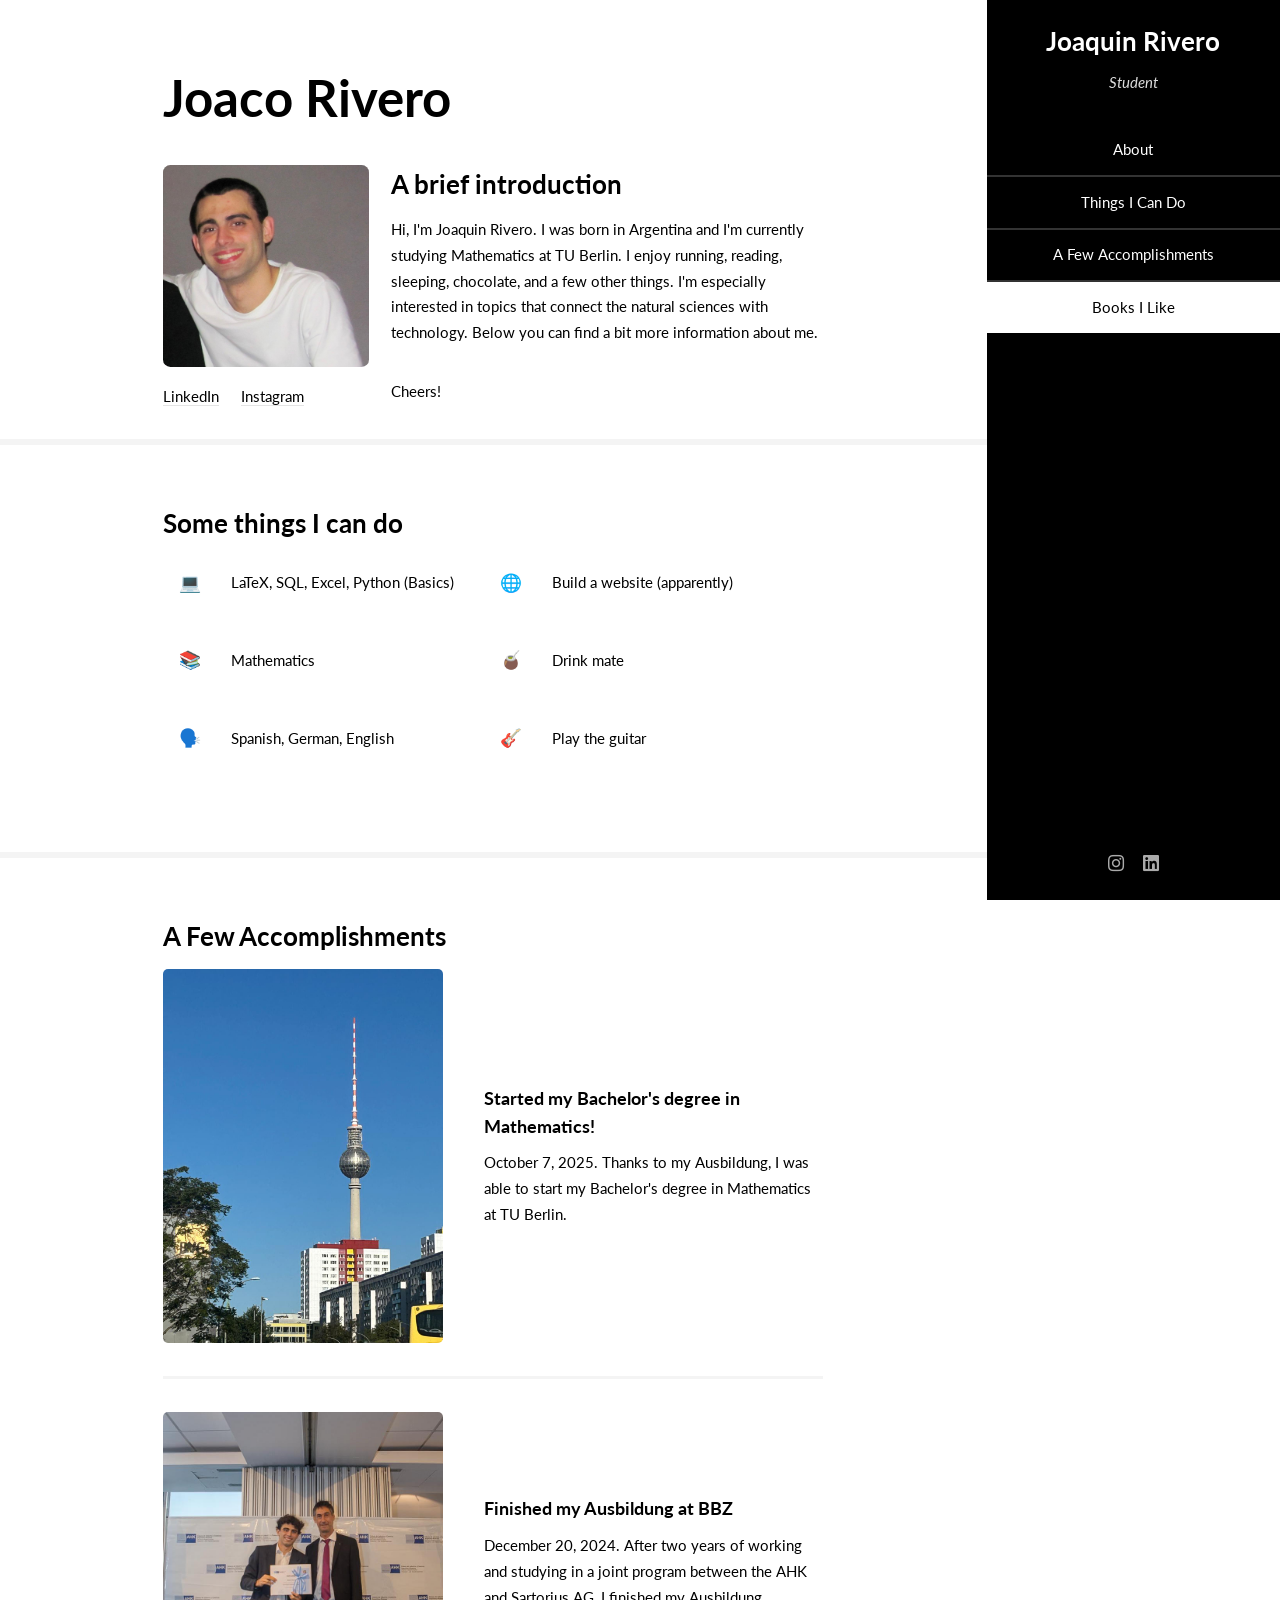
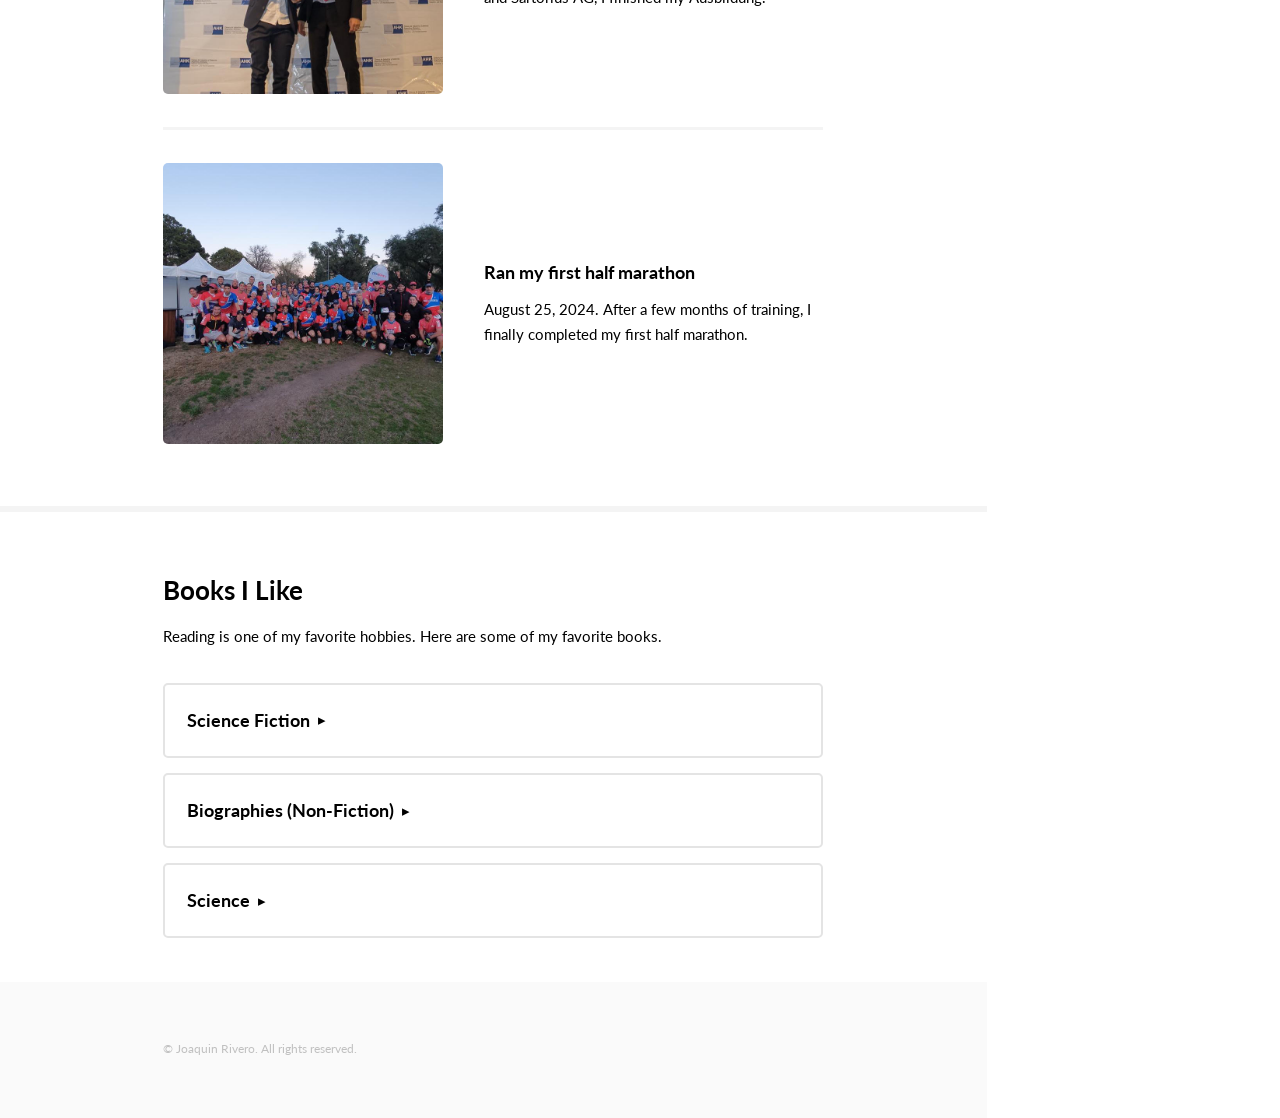
==== commit bc2bd3cf: "Fix HTML structure and update content" ====
--- a/index.html
+++ b/index.html
@@ -125,7 +125,6 @@
 			<ul class="icons">
 				<li><a href="https://www.instagram.com/joacoorivero_/" class="icon brands fa-instagram"><span class="label">Instagram</span></a></li>
 				<li><a href="https://www.linkedin.com/in/joaco-rivero-b878aa1a8/" class="icon brands fa-linkedin"><span class="label">LinkedIn</span></a></li>
-				<li><a href="joaquin.rivero004@icloud.com" class="icon solid fa-envelope"><span class="label">Email</span></a></li>
 			</ul>
 		</footer>
 	</section>
@@ -150,7 +149,6 @@
 								<img src="documents/Joaquin 1.jpeg" alt="Portrait of Joaquin Rivero" />
 							</div>
 							<ul class="intro-links">
-								<li><a href="documents/Lebenslauf.pdf" target="_blank">CV</a></li>
 								<li><a href="https://www.linkedin.com/in/joaco-rivero-b878aa1a8/">LinkedIn</a></li>
 								<li><a href="https://www.instagram.com/joacoorivero_/">Instagram</a></li>
 							</ul>
